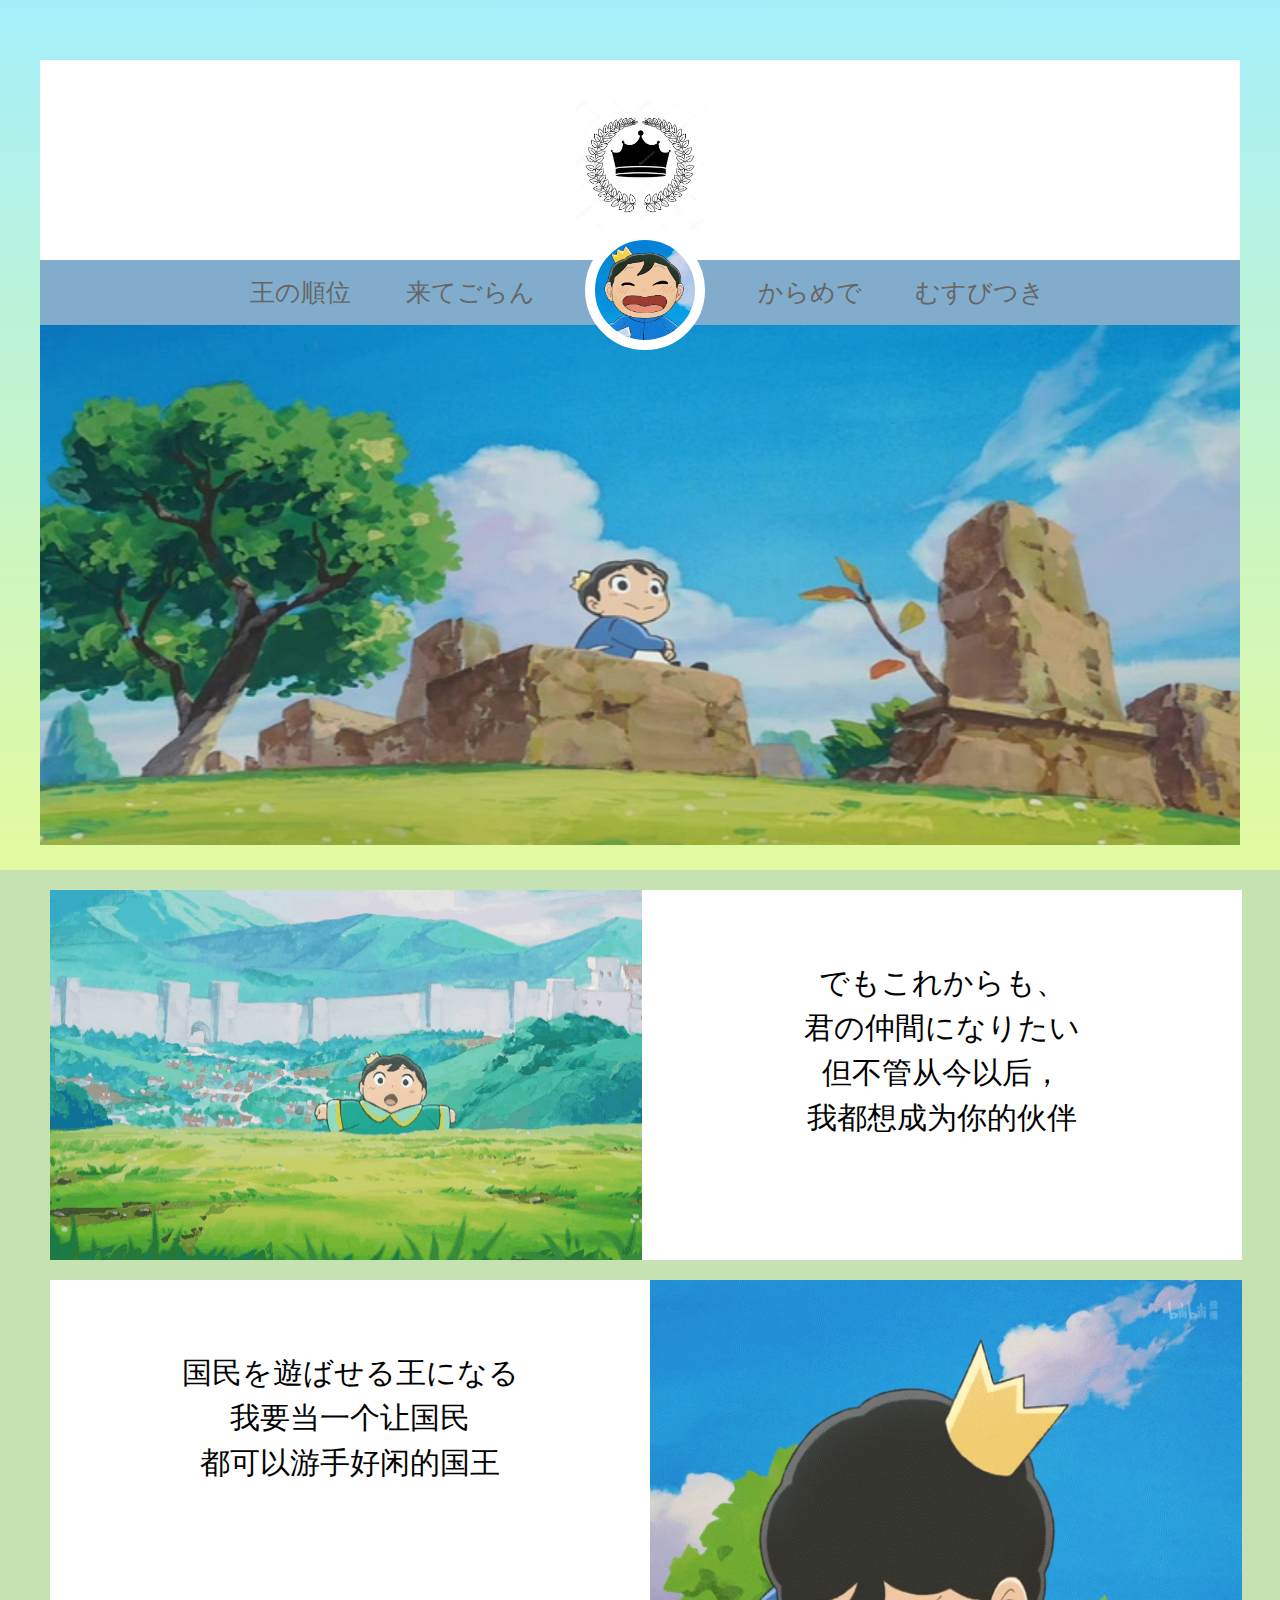
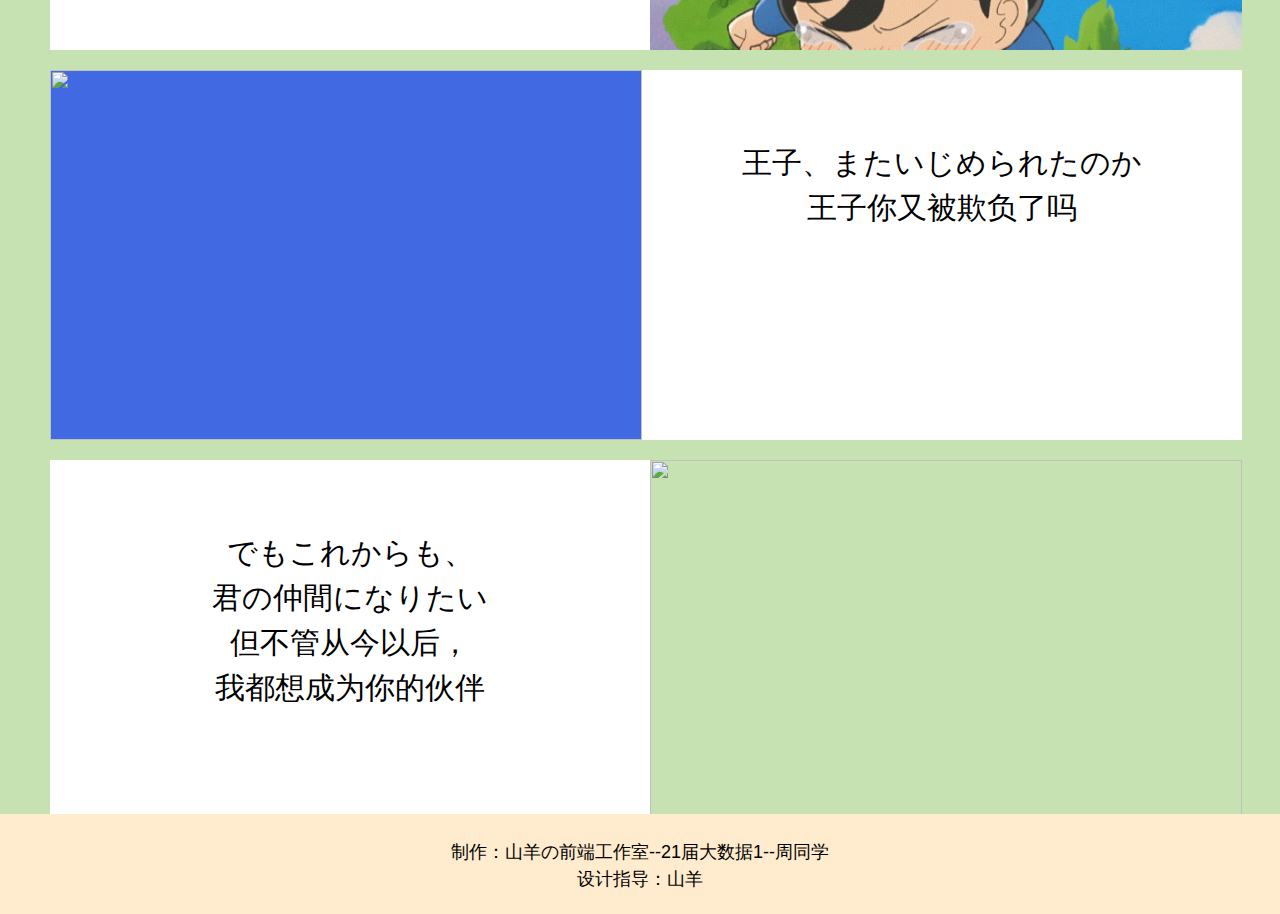
==== archive.html @ 6725fe4f "Test" ====
<!DOCTYPE html>
<html lang="en">
<head>
    <meta charset="UTF-8">
    <meta http-equiv="X-UA-Compatible" content="IE=edge">
    <meta name="viewport" content="width=device-width, initial-scale=1.0">
    <title>Document</title>
    <link rel="stylesheet" href="./CSS/archive.css">
    <link rel="stylesheet" href="./重置样式表/reset.css">
    <link rel="stylesheet" href="./CSS/all.css">
</head>
<body>
      <header>
        <div class="zerogrid">
            <div class="wrap-header">
                <div class="logo t-center">
                    <a href="#"><img src="./img/log.1.webp"></a>
                </div>
                <ul class="shell">
                    <li class="button">
                        <a href="./index.html"><span>王の順位</span></a>
                    </li>
                    <li class="button">
                       <a href="./archive.html"><span>来てごらん</span></a>
                    </li>
                    <li class="portrait">
                        <ul class="information">
                            <li>ご愛顧ありがとうございます</li>
                        </ul>
                    </li>
                    <li class="button">
                        <a href="./single.html"> <span>からめで</span></a>
                    </li>
                    <li class="button">
                        <a href="./contact.html"><span>むすびつき</span></a>
                    </li>
                </ul>
                <div class="atupian"><img src="./img/beijing5.png"></div>
            </div>
        </div>
</div>

</header>
<div class="zg">
<div class="one">
   <div class="a"><img src="./img/d1.gif"></div>
    <div class="b">でもこれからも、<br />君の仲間になりたい<br />但不管从今以后，<br/>我都想成为你的伙伴</div>
</div >
<div class="one">
     <div class="b">国民を遊ばせる王になる<br />我要当一个让国民<br />都可以游手好闲的国王</div>
    <div class="c"><img src="./img/d2.gif"></div>
</div>
<div class="one">
    <div class="a"><img src="./img/d3.gif"></div>
     <div class="b">王子、またいじめられたのか<br />王子你又被欺负了吗</div>
 </div >
 <div class="one">
      <div class="b">でもこれからも、<br />君の仲間になりたい<br />但不管从今以后，<br/>我都想成为你的伙伴</div>
     <div class="c"><img src="./img/d4.gif"></div>
 </div>
 </div>
 <div class="wbb" style="text-align: center; font-size: 18px; padding-top: 25px;">制作：山羊の前端工作室--21届大数据1--周同学<br/>设计指导：山羊</p>
</body>
</html>
---- CSS/archive.css ----
.zerogrid{
    width: 1400px;
    height: 870px;
    background-image: linear-gradient(rgb(165, 239, 250),rgb(227, 250, 158));
    position: relative;
}
.wrap-header{
width: 1200px;
margin-top: 60px;
margin-left: 100px;
background-color: rgb(129, 172, 203);
height: 750px;
position: absolute;

}
.wrap-body{
    background-attachment: fixed;
    width: 1330px;
    /* height: 870px; */
    margin: 0 auto;
    background-repeat: no-repeat;
    /* background-color: yellow */
}
.logo{
    width: 1200px;
    height: 200px;
    background-color: #fff;
     /* margin-top: 10px; */
}
.logo img{
    width: 130px;
    height: 130px;
    position: absolute;
    margin-top: 40px;
    margin-left: 535px;
}
.shell{
    display: flex;
    justify-content: center;
}
.button,.portrait{
    background-color: rgb(129, 172, 203);
    width: 170px;
    height: 65px;
    text-align: center;
   line-height: 65px;
   transition: .3s;
   cursor: pointer;
   font-size: 25px;
}
.portrait::before{
    content: '';
    display: block;
    width: 100px;
    height: 100px;
    border-radius: 50%;
    transform: translate(30px,-30px);
 background-image: url(../img/tupian2.jpg);
    background-size: cover;
    border: 10px solid #fff;
}
.information{
    width: 220px;
    background-color: #78d1d2;
    transform: translate(-20px,-200px);
    border-radius: 10px;
    padding: 20px 0;
    line-height: 0;
    height: 0;
    transition: .3s;
    opacity: 0;
}
.button:hover{
    background-color: rgb(217,228,138);
}
.button li:hover{
    background-color: rgb(210,220,221);
}
.button ul li{
    height: 0;
    transition: .2s;
    opacity: 0;
    transform: translateY(-65px);
    background-color: rgb(210,220,221);
}
.button:hover li{
    height: 65px;
    opacity: 1;
    transform: translateY(0);
}
.portrait:hover .information{
    opacity: 1;
    line-height: 65px;
    transform: translate(-20px,-10px);
    height: auto;
}
.nav li:hover{
    background-color: rgb(217,228,138);
} 
.atupian{
    width: 1200px;
    background-color: #F4BBBB;
}
.atupian img{
    width: 1200px;
    height: 520px;
}
.zg{
    width: 1519.2;
    height: 1544px;
    background-color: rgb(198,226,178);
    justify-content: space-around;
    padding-left: 100px;
}
.one{
    width: 1400px;
    height: 370px;
    /* background-color: rgb(212,242,123); */
    display: flex;
    flex-direction: row;
    padding-left: 60px;
    margin-top: 20px;
}
.a{
    width: 592px;
    height: 370px;
    background-color: royalblue;  
}
.a img{
    width: 100%;
    height: 100%;
}
.b{
    width: 600px;
    height: 370px;
    background-color: #fff;
    color: black;
    padding-top: 70px;
    font-size: 30px;
    /* padding-top: 70px;
    padding-left: 30px; */
    text-align: center;
}
.c img{
    width: 592px;
    height: 370px;
}
.wbb{
    width: 1519.2px;
    height: 100px;
    background-color: blanchedalmond;
    color: black;
    font-size: 25px;
    padding-top: 40px;
}
---- CSS/all.css ----
body{
    display: flex;
    justify-content: center;
    align-items: center;
    flex-direction: column;
}
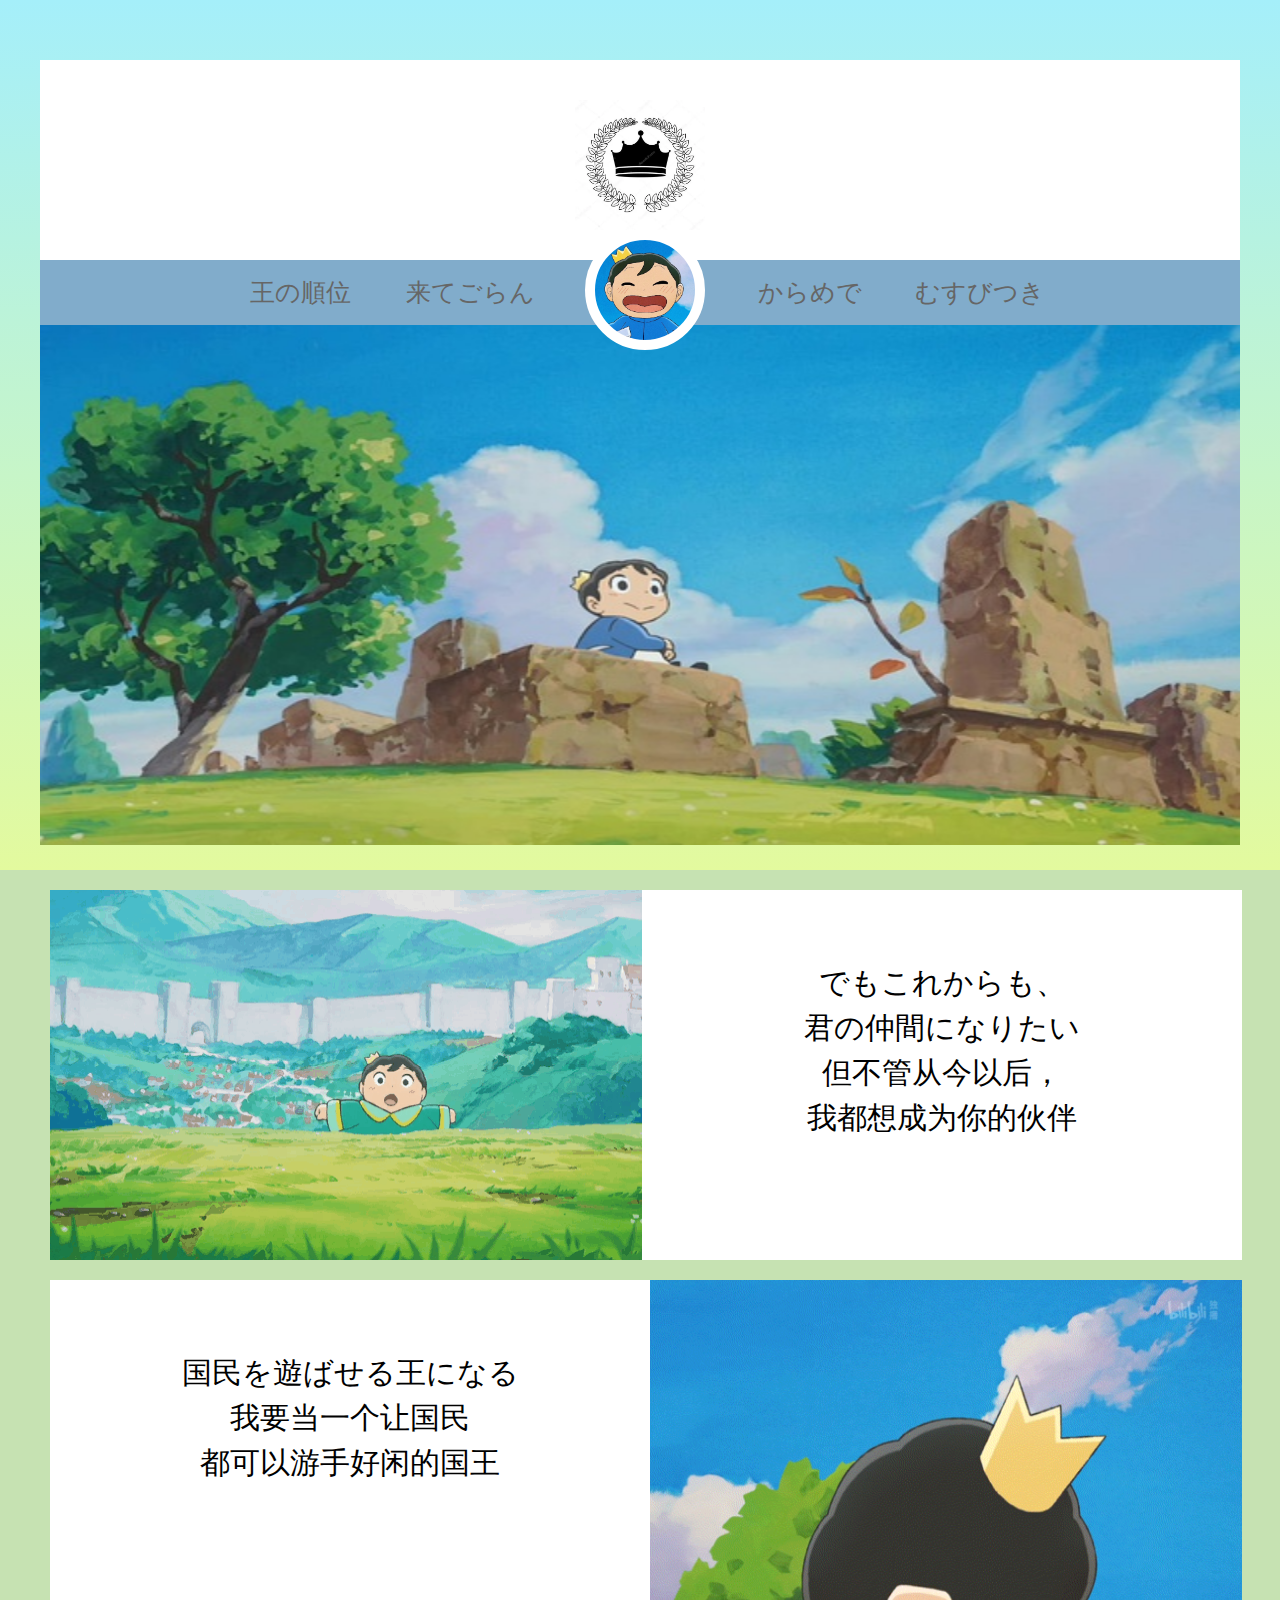
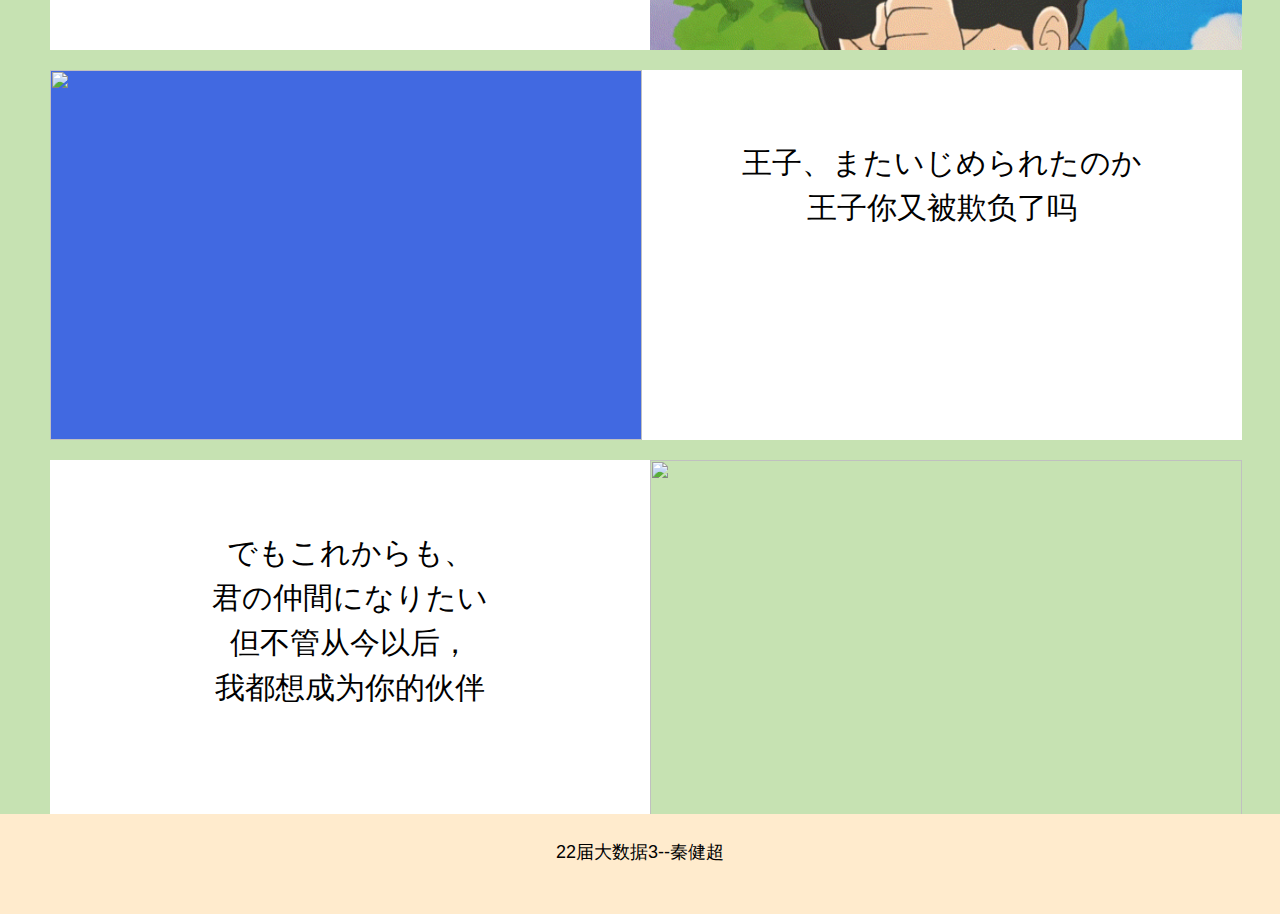
==== commit 4c7d2dc5: "Test" ====
--- a/archive.html
+++ b/archive.html
@@ -60,6 +60,6 @@
      <div class="c"><img src="./img/d4.gif"></div>
  </div>
  </div>
- <div class="wbb" style="text-align: center; font-size: 18px; padding-top: 25px;">制作：山羊の前端工作室--21届大数据1--周同学<br/>设计指导：山羊</p>
+ <div class="wbb" style="text-align: center; font-size: 18px; padding-top: 25px;">22届大数据3--秦健超</p>
 </body>
 </html>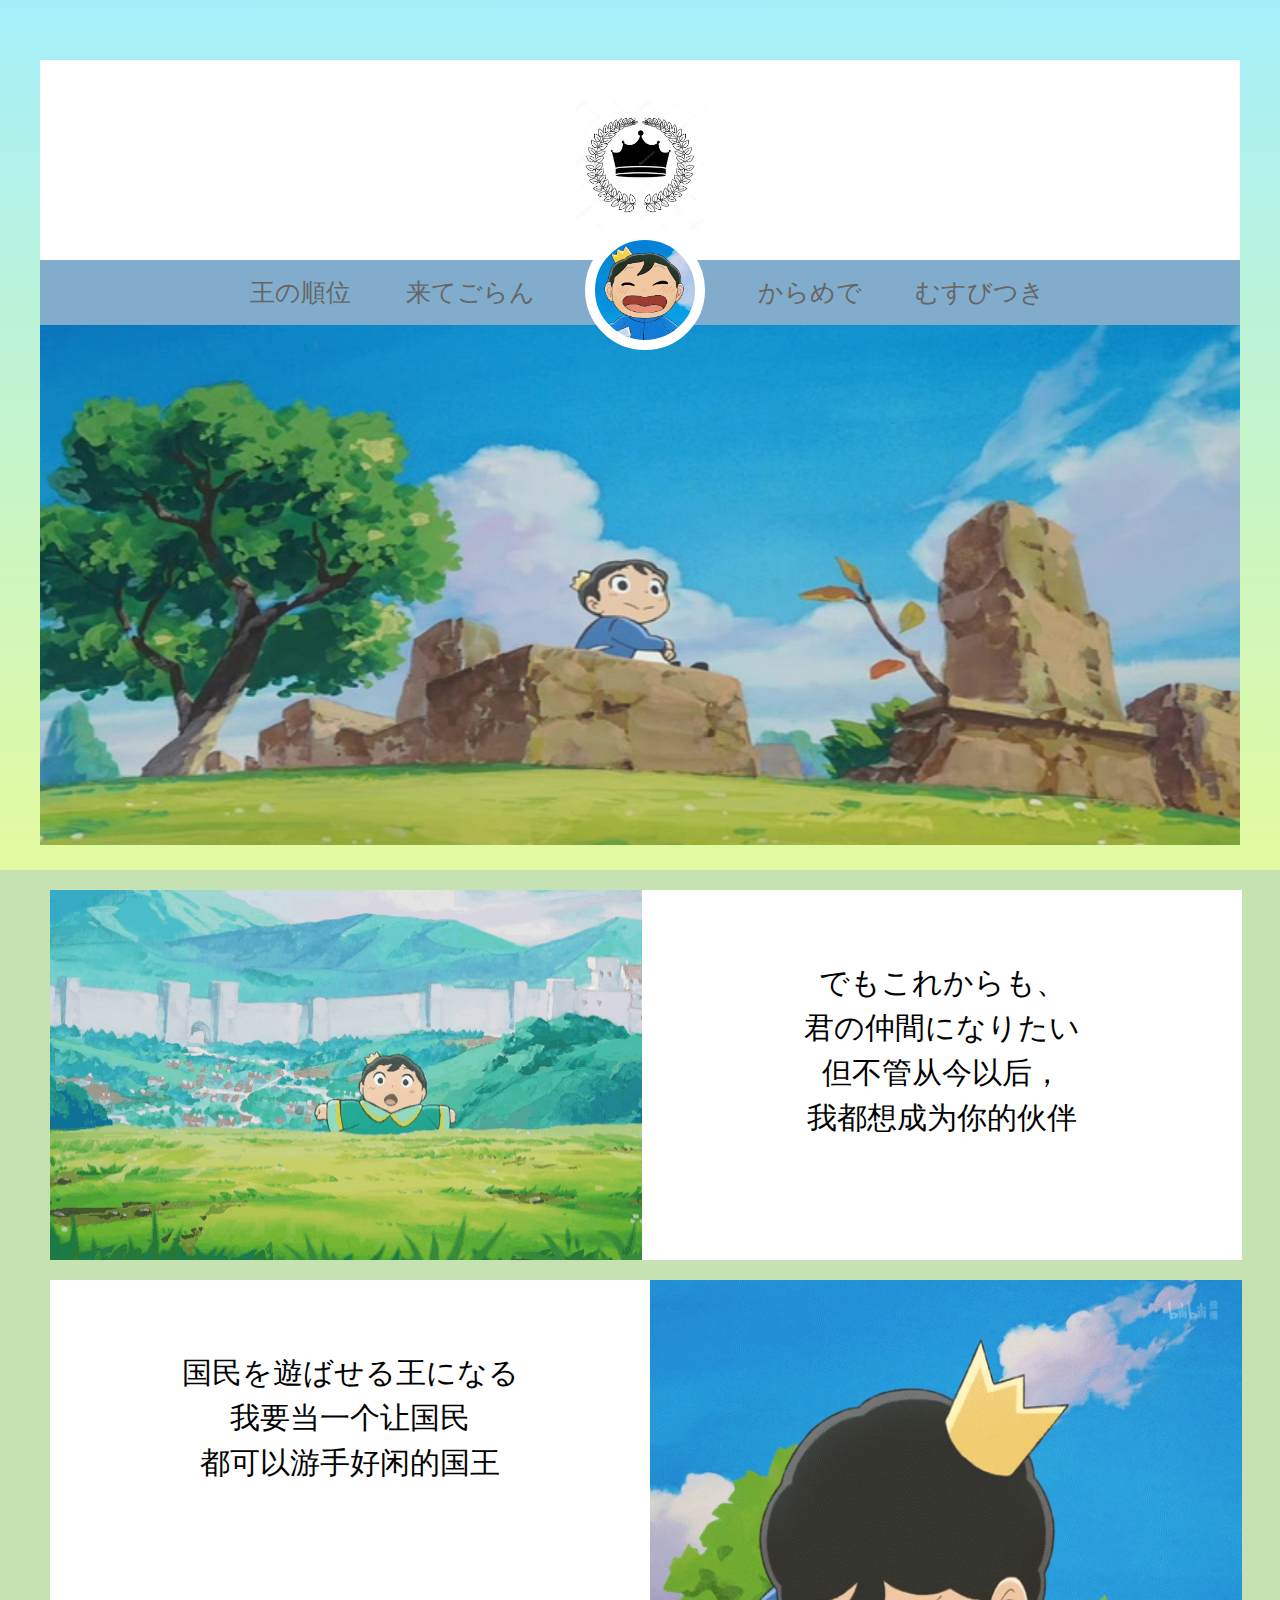
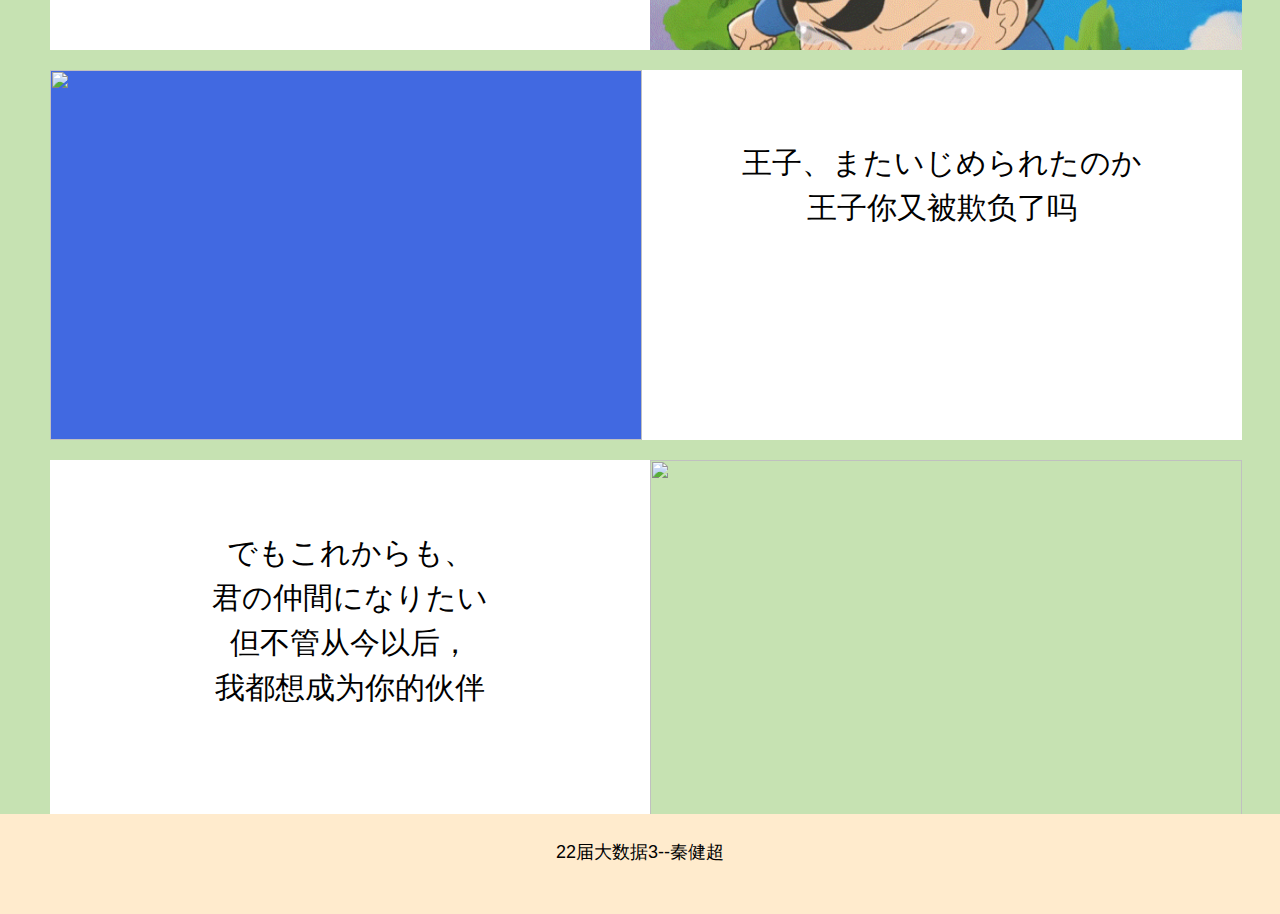
==== commit 55a5816e: "Test" ====
--- a/archive.html
+++ b/archive.html
@@ -1,4 +1,3 @@
-
 <!DOCTYPE html>
 <html lang="en">
 <head>
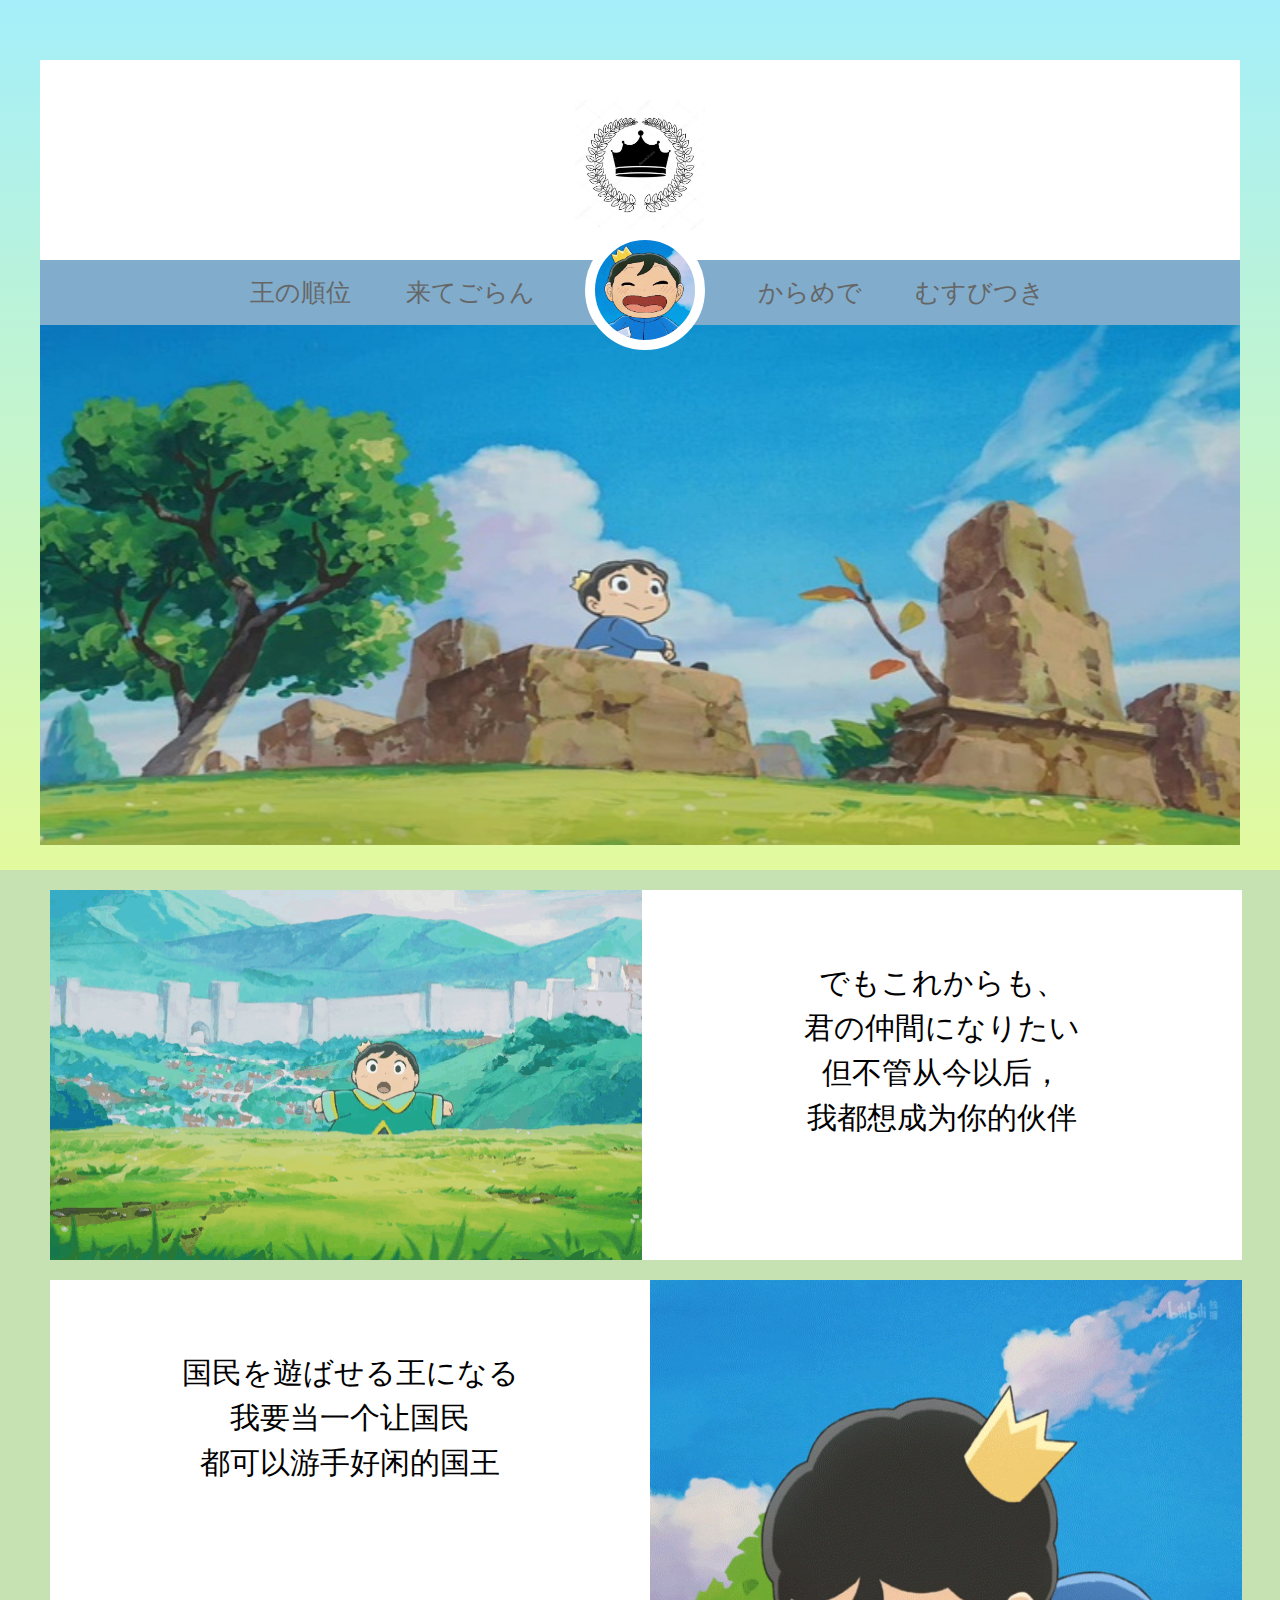
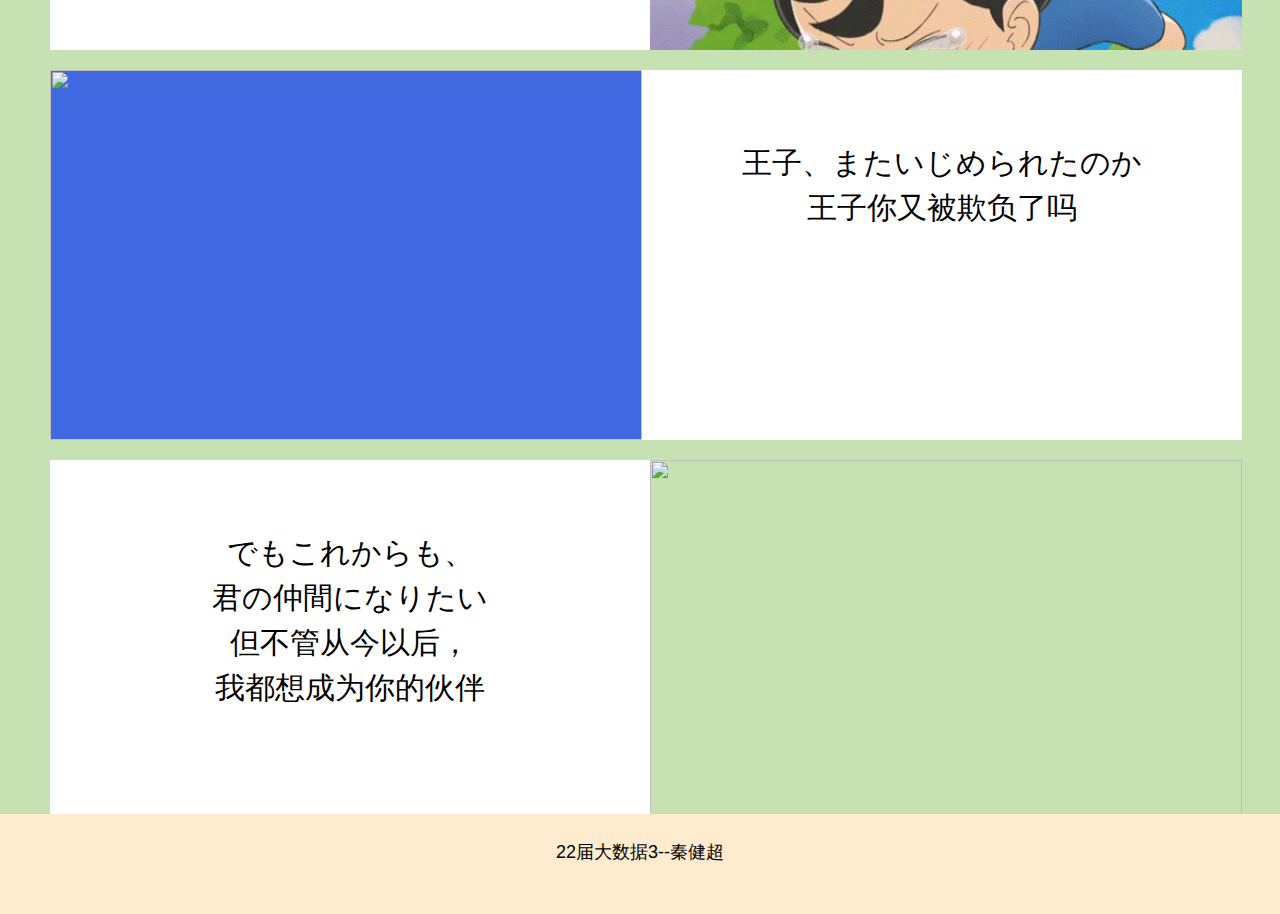
==== commit e8701579: "Test" ====
--- a/archive.html
+++ b/archive.html
@@ -14,7 +14,7 @@
         <div class="zerogrid">
             <div class="wrap-header">
                 <div class="logo t-center">
-                    <a href="#"><img src="./img/log.1.webp"></a>
+                    <a href="https://www.bilibili.com/bangumi/play/ep424605?from_spmid=666.25.episode.0"><img src="./img/log.1.webp"></a>
                 </div>
                 <ul class="shell">
                     <li class="button">
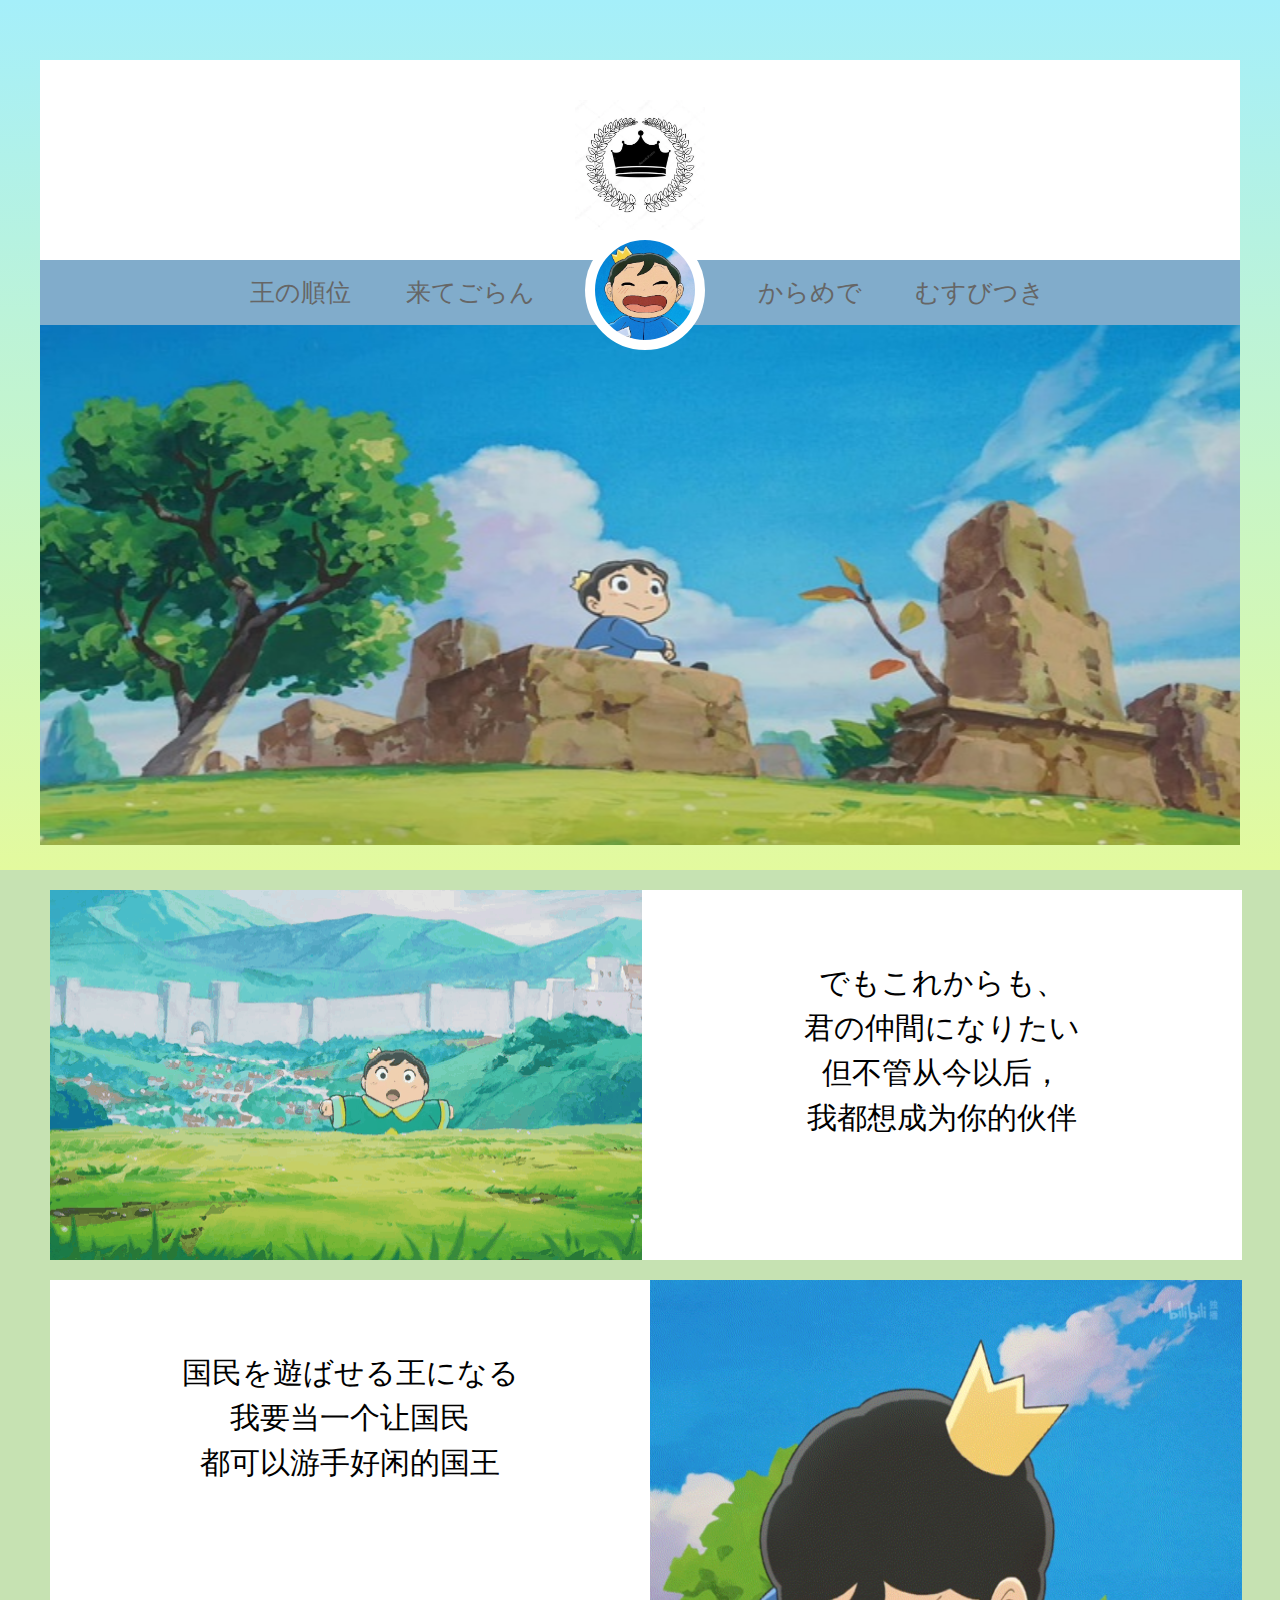
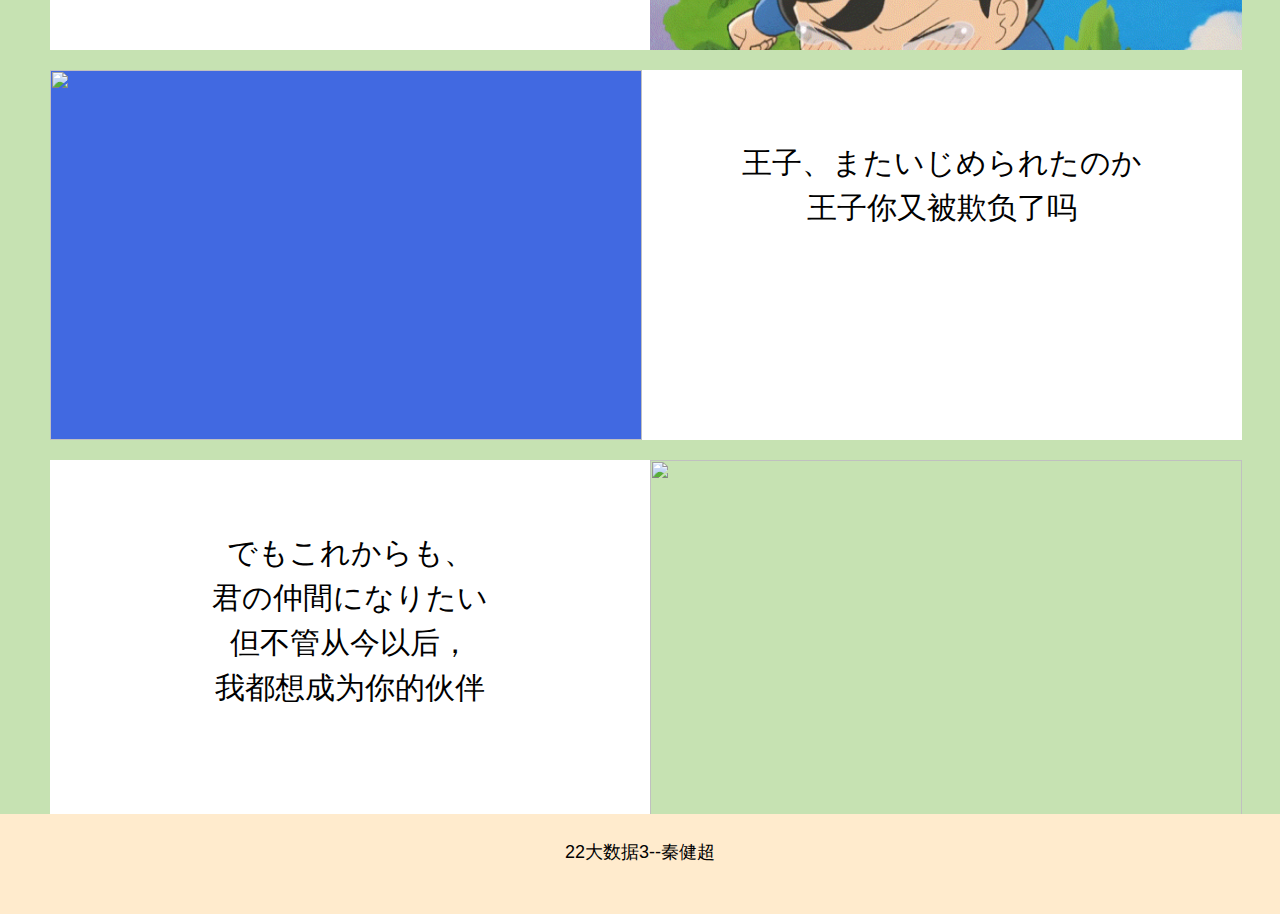
==== commit b6a9662c: "Test" ====
--- a/archive.html
+++ b/archive.html
@@ -59,6 +59,6 @@
      <div class="c"><img src="./img/d4.gif"></div>
  </div>
  </div>
- <div class="wbb" style="text-align: center; font-size: 18px; padding-top: 25px;">22届大数据3--秦健超</p>
+ <div class="wbb" style="text-align: center; font-size: 18px; padding-top: 25px;">22大数据3--秦健超</p>
 </body>
 </html>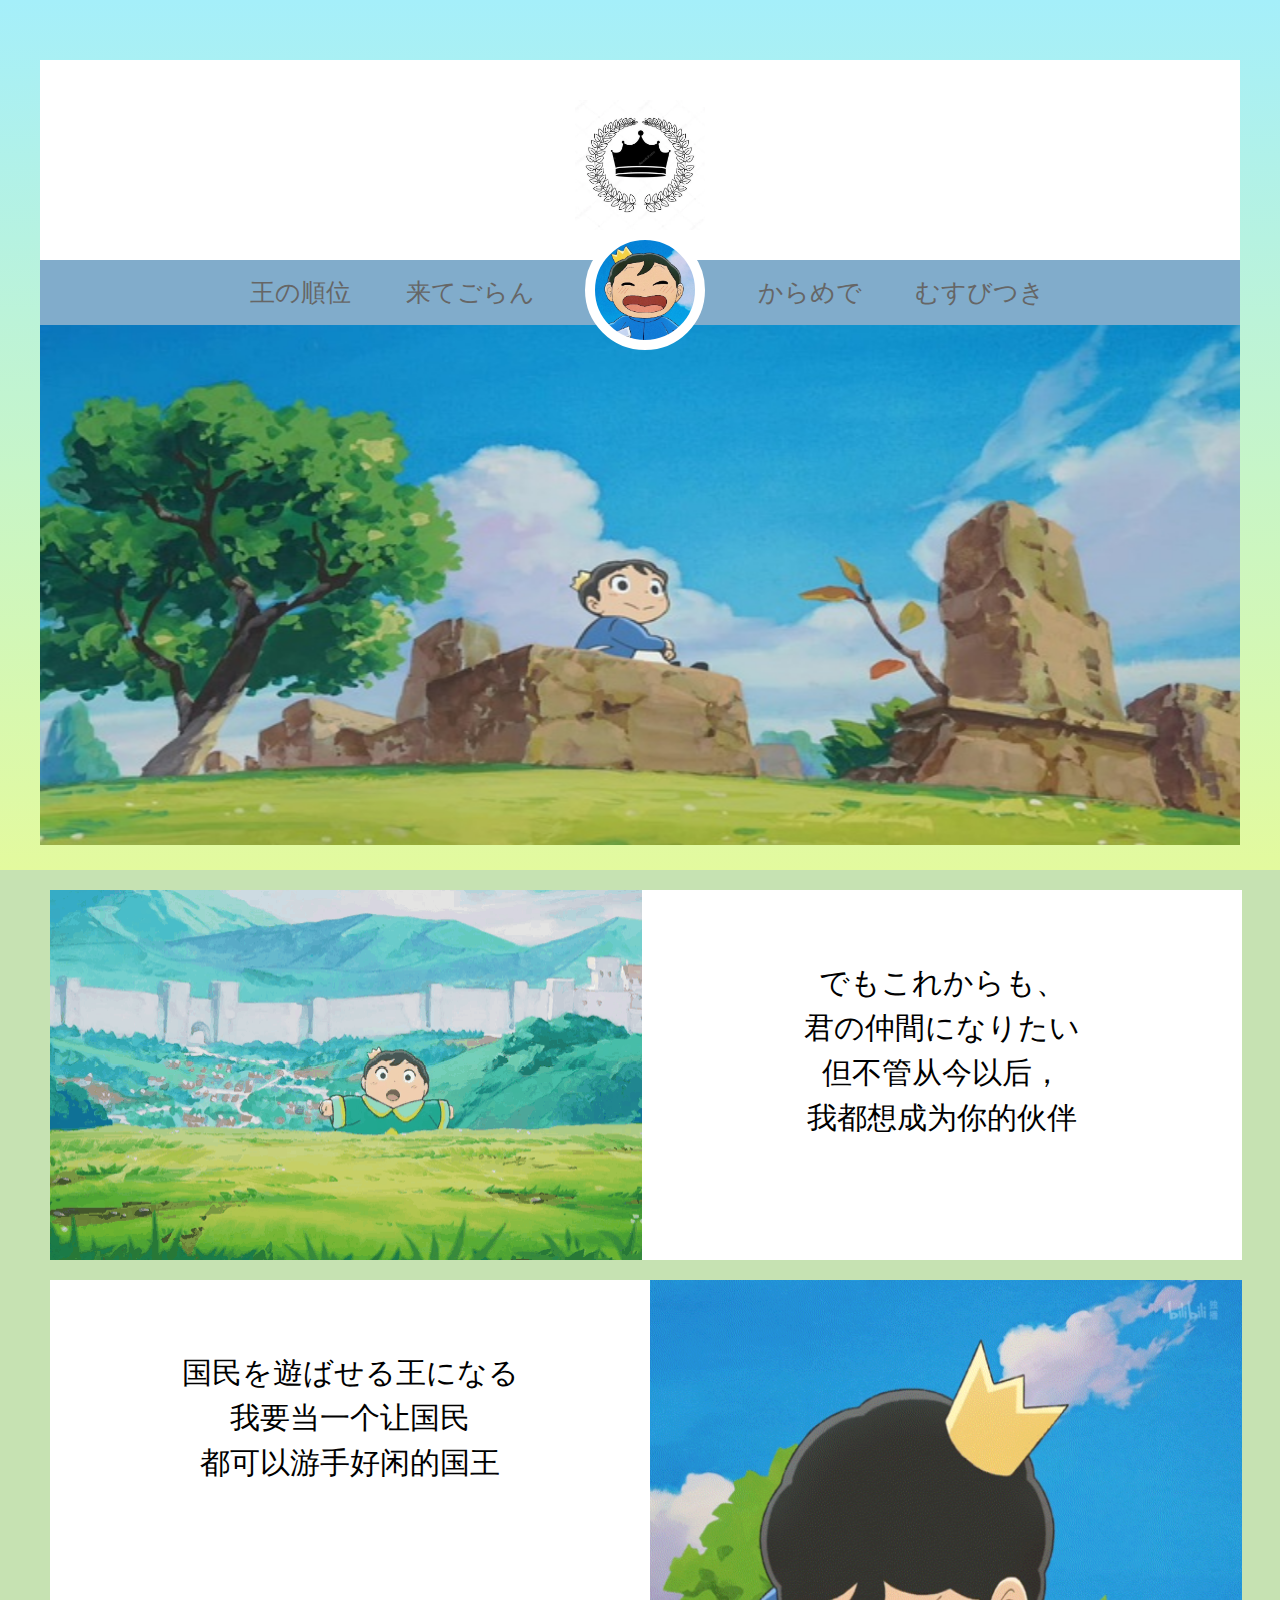
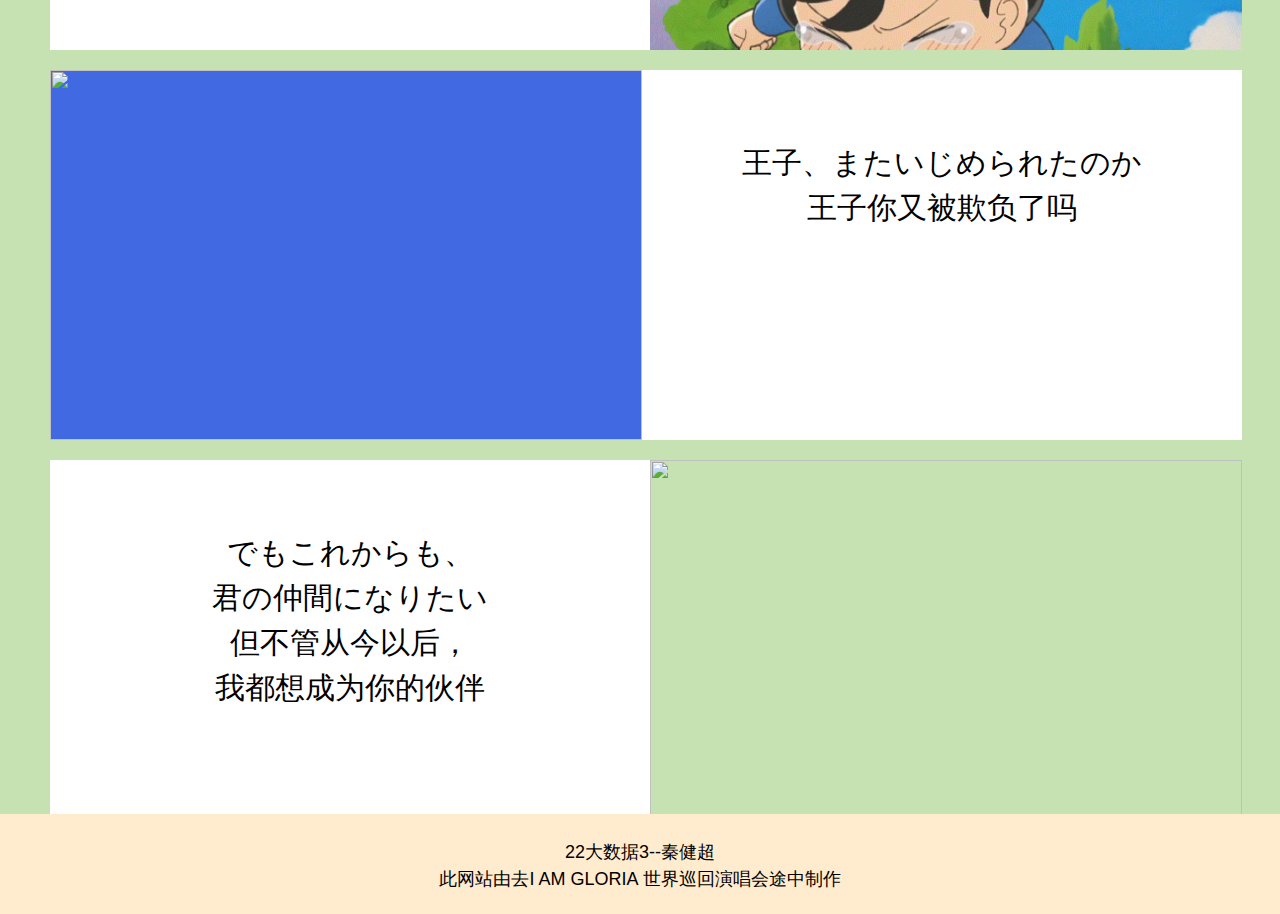
==== commit 6c4744d2: "Test" ====
--- a/archive.html
+++ b/archive.html
@@ -5,6 +5,7 @@
     <meta http-equiv="X-UA-Compatible" content="IE=edge">
     <meta name="viewport" content="width=device-width, initial-scale=1.0">
     <title>Document</title>
+    <embed src="music/2.mp3" hidden="flase" autostart="true" loop="true">
     <link rel="stylesheet" href="./CSS/archive.css">
     <link rel="stylesheet" href="./重置样式表/reset.css">
     <link rel="stylesheet" href="./CSS/all.css">
@@ -18,10 +19,10 @@
                 </div>
                 <ul class="shell">
                     <li class="button">
-                        <a href="./index.html"><span>王の順位</span></a>
+                        <a href="index.html"><span>王の順位</span></a>
                     </li>
                     <li class="button">
-                       <a href="./archive.html"><span>来てごらん</span></a>
+                       <a href="archive.html"><span>来てごらん</span></a>
                     </li>
                     <li class="portrait">
                         <ul class="information">
@@ -29,10 +30,10 @@
                         </ul>
                     </li>
                     <li class="button">
-                        <a href="./single.html"> <span>からめで</span></a>
+                        <a href="single.html"> <span>からめで</span></a>
                     </li>
                     <li class="button">
-                        <a href="./contact.html"><span>むすびつき</span></a>
+                        <a href="contact.html"><span>むすびつき</span></a>
                     </li>
                 </ul>
                 <div class="atupian"><img src="./img/beijing5.png"></div>
@@ -59,6 +60,6 @@
      <div class="c"><img src="./img/d4.gif"></div>
  </div>
  </div>
- <div class="wbb" style="text-align: center; font-size: 18px; padding-top: 25px;">22大数据3--秦健超</p>
+ <div class="wbb" style="text-align: center; font-size: 18px; padding-top: 25px;">22大数据3--秦健超<br>此网站由去I AM GLORIA 世界巡回演唱会途中制作</p>
 </body>
 </html>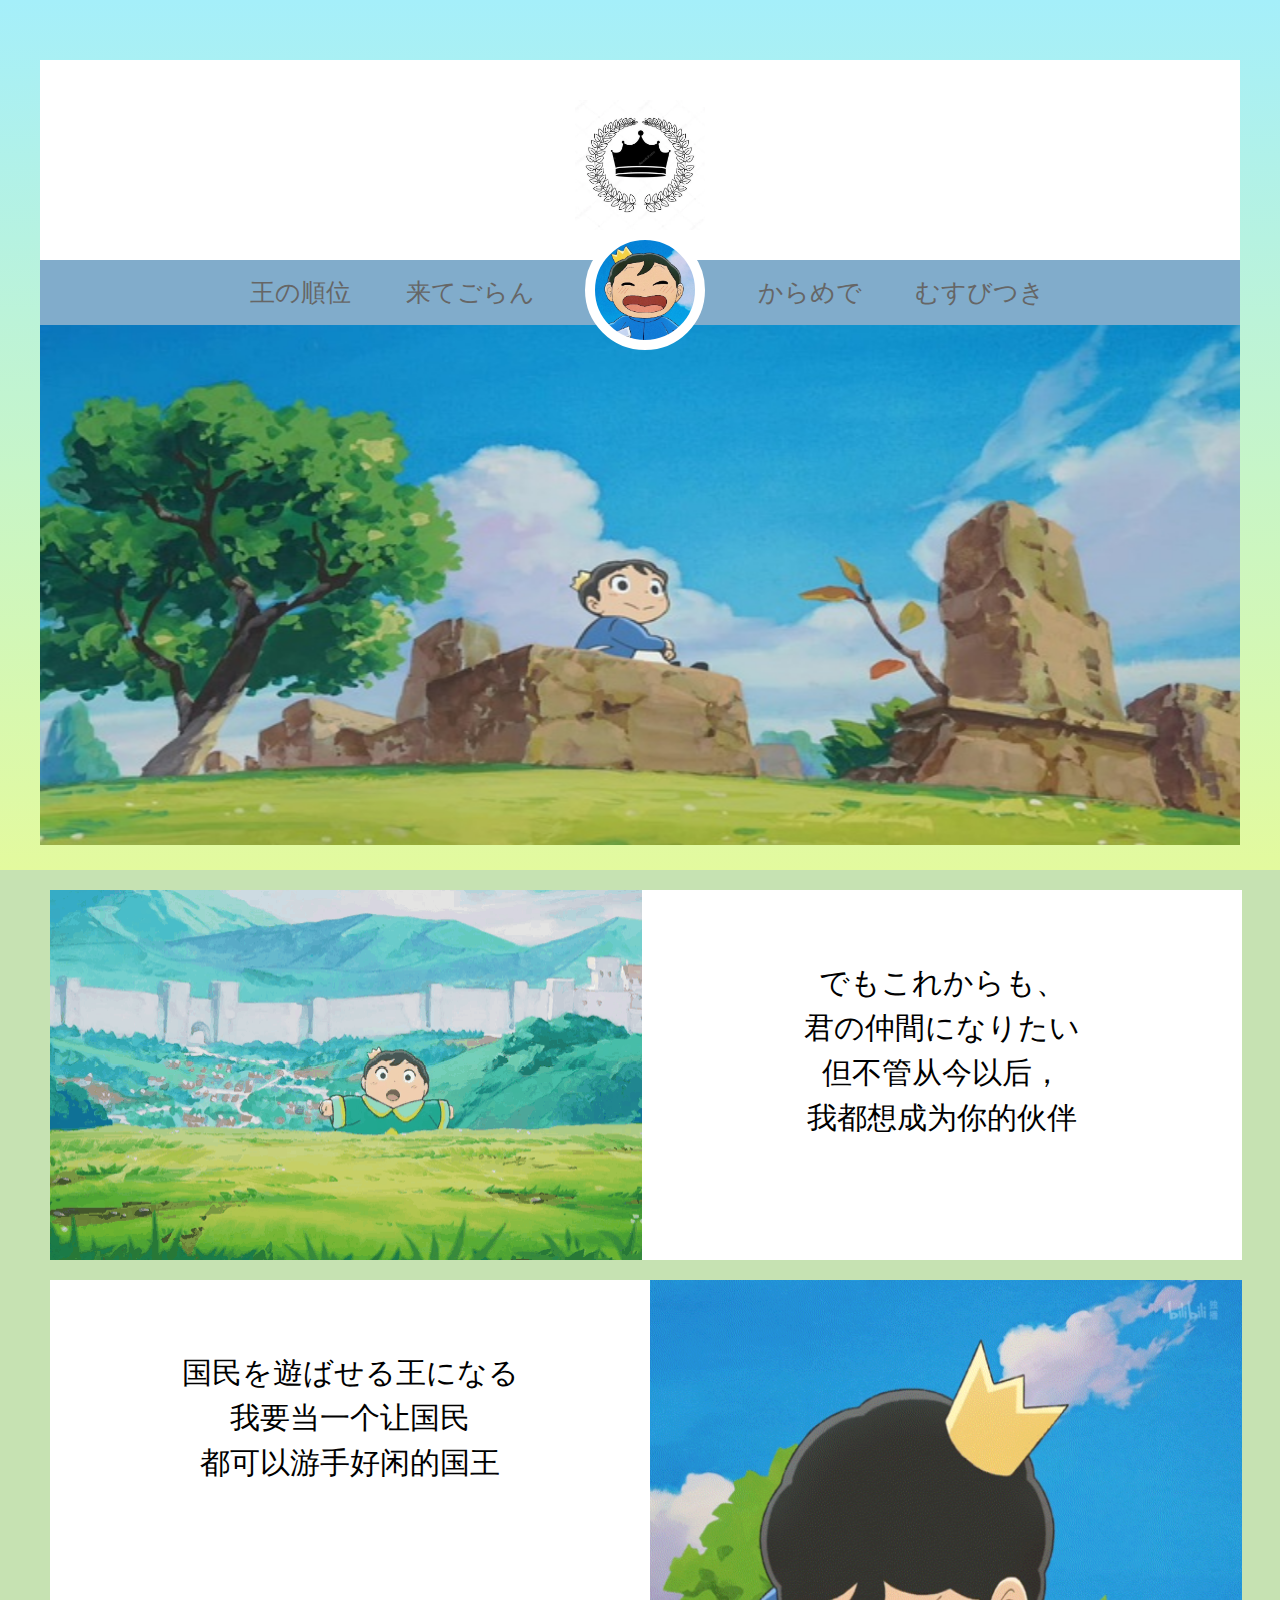
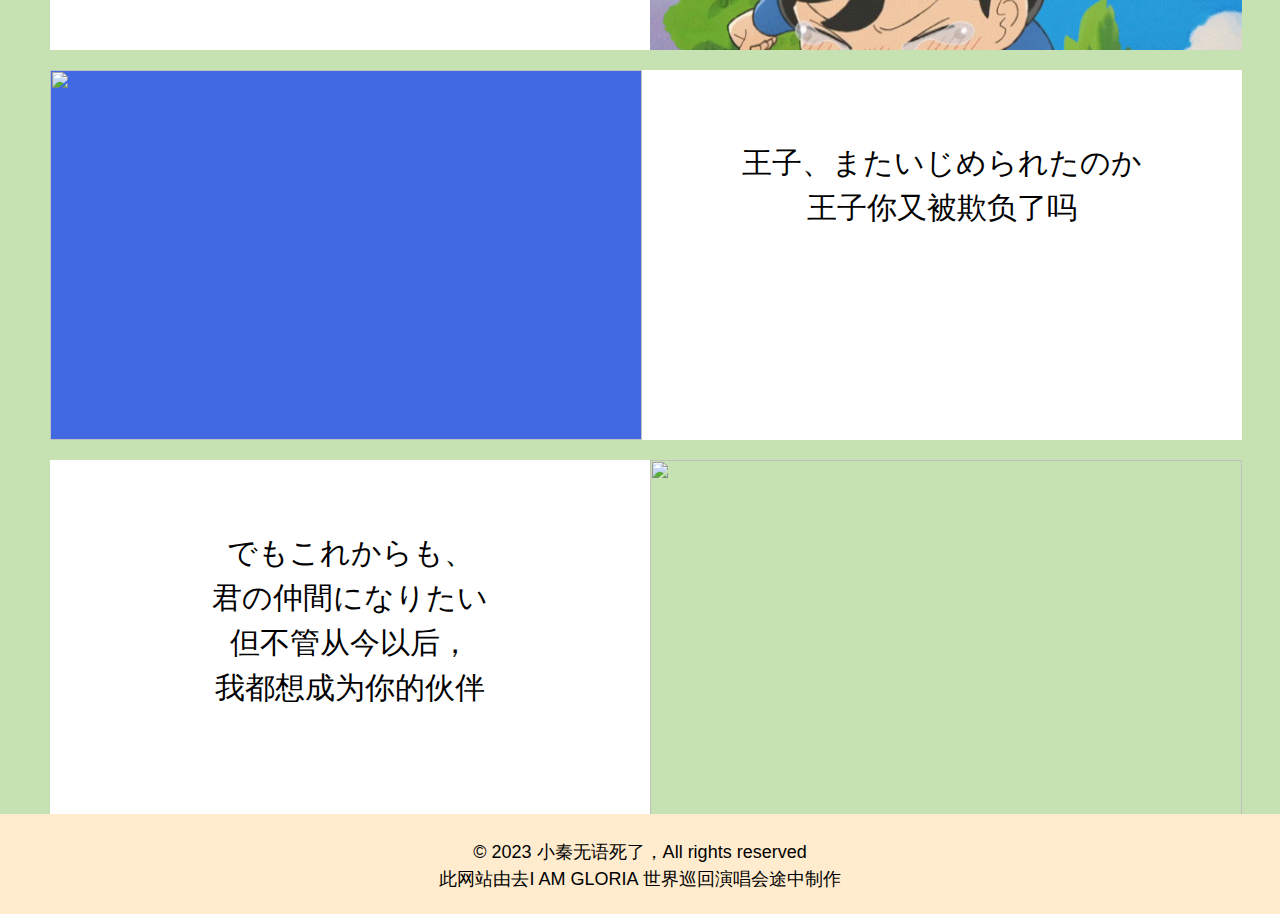
==== commit 6a41d5a9: "Test" ====
--- a/archive.html
+++ b/archive.html
@@ -60,6 +60,6 @@
      <div class="c"><img src="./img/d4.gif"></div>
  </div>
  </div>
- <div class="wbb" style="text-align: center; font-size: 18px; padding-top: 25px;">22大数据3--秦健超<br>此网站由去I AM GLORIA 世界巡回演唱会途中制作</p>
+ <div class="wbb" style="text-align: center; font-size: 18px; padding-top: 25px;">© 2023 小秦无语死了，All rights reserved<br>此网站由去I AM GLORIA 世界巡回演唱会途中制作</p>
 </body>
 </html>